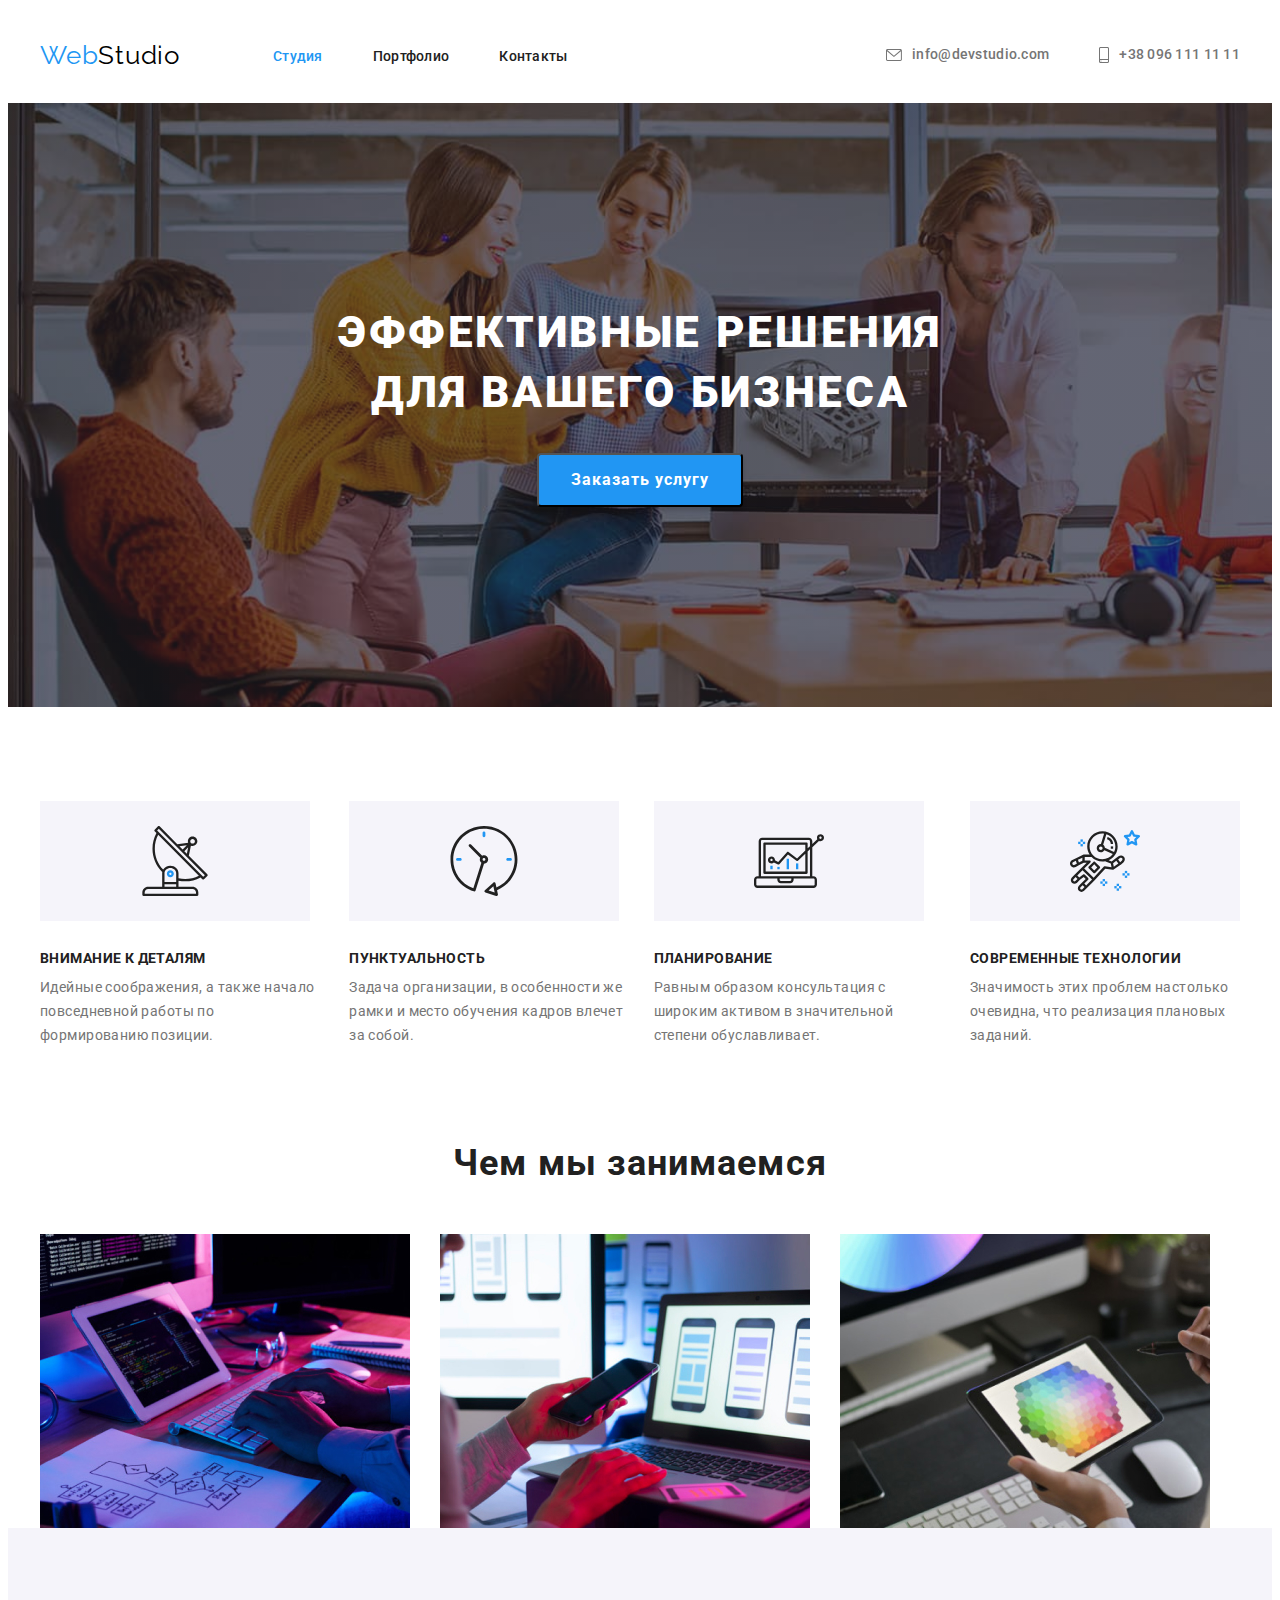
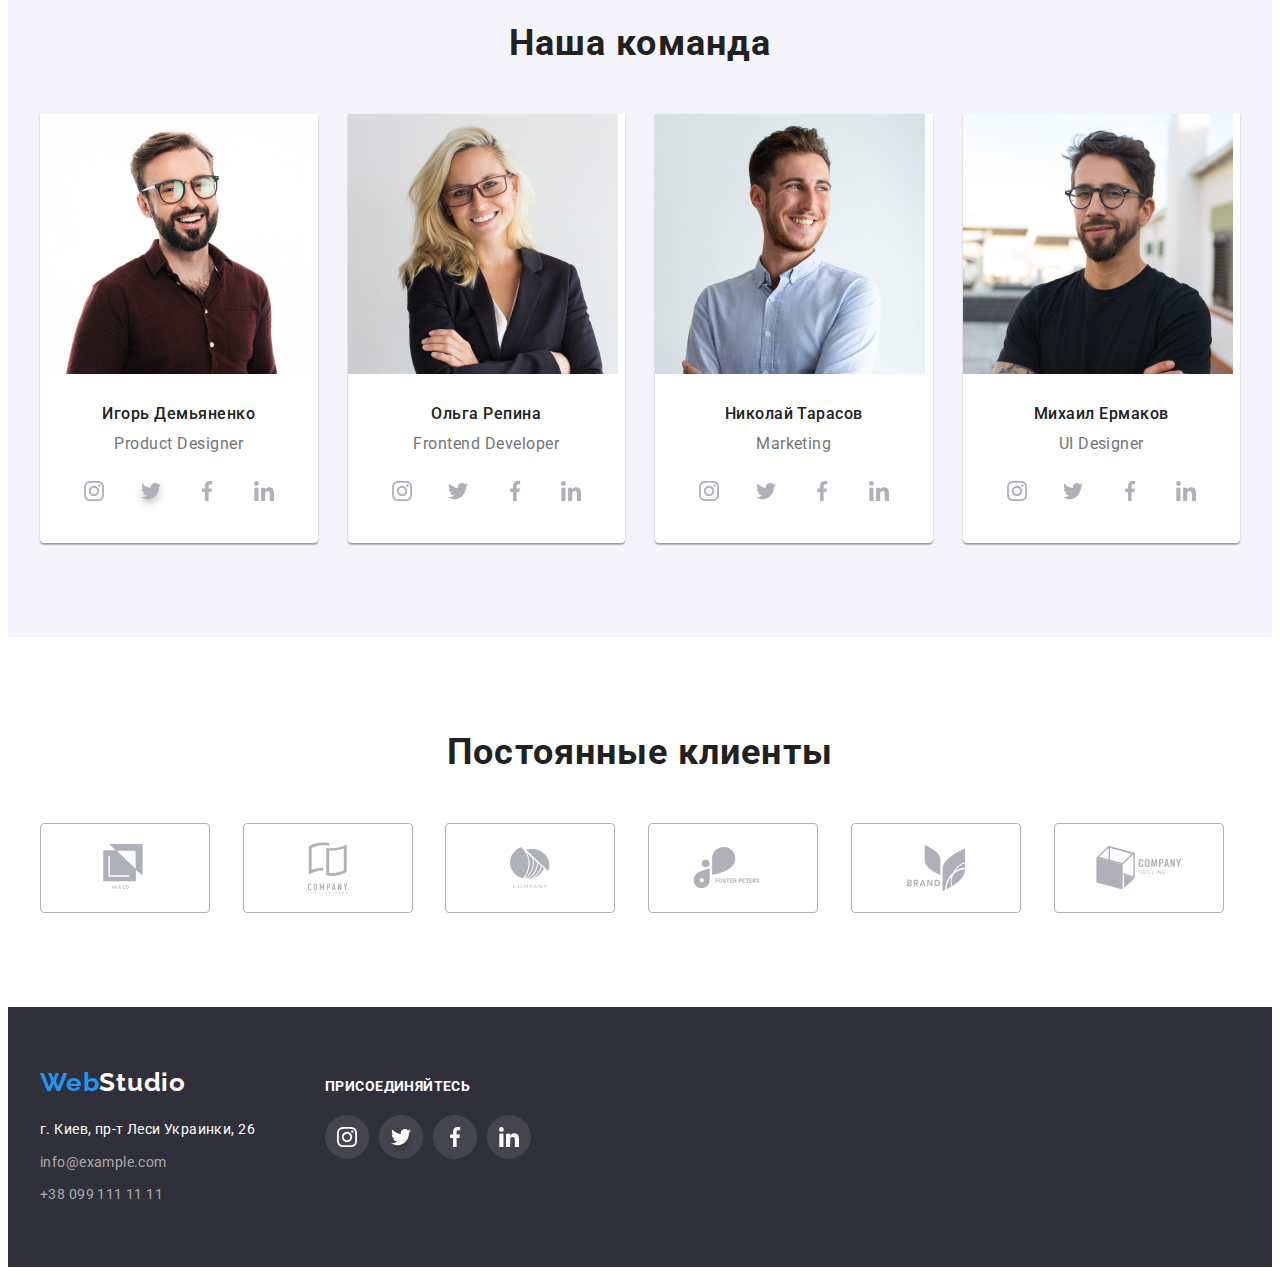
==== index.html @ bc0feed3 "добавляет стили и svg" ====
<!DOCTYPE html>
<html lang="ru">
<head>
    <meta charset="UTF-8">
    <meta http-equiv="X-UA-Compatible" content="IE=edge">
    <meta name="viewport" content="width=device-width, initial-scale=1.0">
    <title>Студия</title>
    <link rel="stylesheet" href="https://cdnjs.cloudflare.com/ajax/libs/modern-normalize/1.0.0/modern-normalize.min.css"
      integrity="sha512-ISS7cAi1PEhQ8jnbJpJZMd29NlhNj4AWYyLOSp2CE/CsHxTCu+r+t0D2yoJudVrd0/8fTVPUVDzY5Tvli75u/g=="
      crossorigin="anonymous" />
    <link rel="preconnect" href="https://fonts.gstatic.com">
    <link href="https://fonts.googleapis.com/css2?family=Raleway:wght@700&family=Roboto:wght@400;500;700;900&display=swap"
      rel="stylesheet">
    <link rel="stylesheet" href="./css/styles.css">
</head>
<body>
    <header class="header">
        <div class="header-box container">
          <nav class="navigation link">
            <a class="logo-header link" href=""><span class="web-logo">Web</span>Studio</a>
            <ul class="navigation-list list">
                <li class="header-item">
                    <a class="studio-link current link" href="">Студия</a>
                </li>   
                <li class="header-item">
                    <a class="header-link link" href="portfolio.html">Портфолио</a>
                </li>
                <li class="header-item">
                    <a class="contact-link link" href="">Контакты</a>
                </li>
            </ul>
        </nav>
            <ul class="information list">
                <li class="mail-item">
                    <a class="mail-link link" href="mailto:info@devstudio.com"
                     lang="en">
                     <svg class="mail-img" width="16" height="12">
                         <use href="./images/sprite.svg#icon-envelope"></use>
                     </svg>
                     info@devstudio.com</a>
                </li>
                <li>
                    <a class="tel-link link" href="tel:+380961111111">
                     <svg class="phone-img" width="10" height="16">
                         <use href="./images/sprite.svg#icon-smartphone"></use>
                     </svg>   
                        +38 096 111 11 11</a>
                </li>    
            </ul>
        </div>
    </header>
    <main>
        <!--Hero-->
        <section class="hero-section hero-bg">
            <div class="hero-container container">
                <h1 class="main-title">Эффективные решения для вашего бизнеса</h1>
                <button class="hero-btn" type="button">Заказать услугу</button>
            </div>    
        </section>
        <!--Skills-->
        <section class="skills-section section">
            <div class="skills-container container">
                <h2 class="visually-hidden">Основные навыки</h2>
                <ul class="skill-set list">
                    <li class="skill-box">
                        <div class="skill-icon-box">
                            <svg class="skill-icon" width="70" height="70">
                                <use href="./images/sprite.svg#icon-antenna"></use>
                            </svg>
                        </div>
                        <h3 class="skills-title">Внимание к деталям</h3>
                        <p class="skills-item">Идейные соображения, а также начало повседневной
                            работы по формированию позиции.</p>  
                    </li>
                    <li class="skill-box">
                        <div class="skill-icon-box">
                            <svg class="skill-icon" width="70" height="70">
                                <use href="./images/sprite.svg#icon-clock"></use>
                            </svg>
                        </div>
                        <h3 class="skills-title">Пунктуальность</h3>
                        <p class="skills-item">Задача организации, в особенности же рамки и место
                             обучения кадров влечет за собой.</p>
                    </li>
                    <li class="skill-box">
                        <div class="skill-icon-box">
                            <svg class="skill-icon" width="70" height="70">
                                <use href="./images/sprite.svg#icon-diagram"></use>
                            </svg>
                        </div>
                        <h3 class="skills-title">Планирование</h3>
                        <p class="skills-item">Равным образом консультация с широким активом в
                             значительной степени обуславливает.</p>
                    </li>
                    <li class="skill-box">
                        <div class="skill-icon-box">
                            <svg class="skill-icon" width="70" height="70">
                                <use href="./images/sprite.svg#icon-astronaut"></use>
                            </svg>
                        </div>
                        <h3 class="skills-title">Современные технологии</h3>
                        <p class="skills-item">Значимость этих проблем настолько очевидна, что
                             реализация плановых заданий.</p>
                    </li>
                </ul>
            </div>    
        </section>
        <!--what_we_do-->
        <section>
            <div class="container">
                <h2 class="activity-title">Чем мы занимаемся</h2>
                <ul class="activity-list list">
                   <li class="activity-item">
                      <img src="images/img.jpg" 
                      alt="человек печатает" height="294" width="370">
                   </li>
                   <li class="activity-item">
                      <img src="images/img-1.jpg" 
                      alt="человек работает со смартфоном" height="294" width="370">
                   </li>
                   <li class="activity-item">
                      <img src="images/img-2.jpg" 
                      alt="человек рабоатет с планшетом" height="294" width="370">
                   </li>
                </ul>
            </div>    
        </section>
        <!--our team-->
        <section class="team-section section">
            <div class="container">
                <h2 class="team-title">Наша команда</h2>
                <ul class="team-list list">
                    <li class="team-item">
                        <img class="member-img" src="images/img3.jpg" alt="Игорь Демьяненко"
                         height="260">
                       <div class="member-box"> 
                        <h3 class="member-title">Игорь Демьяненко</h3>
                        <p class="member-item" lang="en">Product Designer</p>
                        <ul class="member-list list">
                            <li class="member-info">
                                <a href="" class="member-link link">
                                    <svg class="team-icon" width="20" height="20">
                                        <use href="./images/sprite.svg#icon-instagram"></use>
                                    </svg>
                                </a>
                            </li>
                            <li class="member-info">
                                <a href="" class="member-link link">
                                    <svg class="team-icon twitter" width="20" height="20">
                                        <use href="./images/sprite.svg#icon-twitter"></use>
                                    </svg>
                                </a>
                            </li>
                            <li class="member-info">
                                <a href="" class="member-link link">
                                    <svg class="team-icon" width="20" height="20">
                                        <use href="./images/sprite.svg#icon-facebook"></use>
                                    </svg>
                                </a>
                            </li>
                            <li class="member-info">
                                <a href="" class="member-link link">
                                    <svg class="team-icon" width="20" height="20">
                                        <use href="./images/sprite.svg#icon-linkedin"></use>
                                    </svg>
                                </a>
                            </li>
                        </ul>  
                       </div> 
                    </li>
                    <li class="team-item">
                        <img class="member-img" src="images/img4.jpg" alt="Ольга Репина"
                         height="260">
                       <div class="member-box">  
                        <h3 class="member-title">Ольга Репина</h3>
                        <p class="member-item" lang="en">Frontend Developer</p>
                        <ul class="member-list list">
                            <li class="member-info">
                                <a href="" class="member-link link">
                                    <svg class="team-icon" width="20" height="20">
                                        <use href="./images/sprite.svg#icon-instagram"></use>
                                    </svg>
                                </a>
                            </li>
                            <li class="member-info">
                                <a href="" class="member-link link">
                                    <svg class="team-icon" width="20" height="20">
                                        <use href="./images/sprite.svg#icon-twitter"></use>
                                    </svg>
                                </a>
                            </li>
                            <li class="member-info">
                                <a href="" class="member-link link">
                                    <svg class="team-icon" width="20" height="20">
                                        <use href="./images/sprite.svg#icon-facebook"></use>
                                    </svg>
                                </a>
                            </li>
                            <li class="member-info">
                                <a href="" class="member-link link">
                                    <svg class="team-icon" width="20" height="20">
                                        <use href="./images/sprite.svg#icon-linkedin"></use>
                                    </svg>
                                </a>
                            </li>
                        </ul>  
                       </div> 
                    </li>
                    <li class="team-item">
                        <img class="member-img" src="images/img5.jpg" alt="Николай Тарасов"
                         height="260">
                       <div class="member-box"> 
                        <h3 class="member-title">Николай Тарасов</h3>
                        <p class="member-item" lang="en">Marketing</p>
                        <ul class="member-list list">
                            <li class="member-info">
                                <a href="" class="member-link link">
                                    <svg class="team-icon" width="20" height="20">
                                        <use href="./images/sprite.svg#icon-instagram"></use>
                                    </svg>
                                </a>
                            </li>
                            <li class="member-info">
                                <a href="" class="member-link link">
                                    <svg class="team-icon" width="20" height="20">
                                        <use href="./images/sprite.svg#icon-twitter"></use>
                                    </svg>
                                </a>
                            </li>
                            <li class="member-info">
                                <a href="" class="member-link link">
                                    <svg class="team-icon" width="20" height="20">
                                        <use href="./images/sprite.svg#icon-facebook"></use>
                                    </svg>
                                </a>
                            </li>
                            <li class="member-info">
                                <a href="" class="member-link link">
                                    <svg class="team-icon" width="20" height="20">
                                        <use href="./images/sprite.svg#icon-linkedin"></use>
                                    </svg>
                                </a>
                            </li>
                        </ul>  
                       </div> 
                    </li>
                    <li class="team-item">
                        <img class="member-img" src="images/img6.jpg" alt="Михаил Ермаков"
                         height="260">
                       <div class="member-box">  
                        <h3 class="member-title">Михаил Ермаков</h3>
                        <p class="member-item" lang="en">UI Designer</p>
                        <ul class="member-list list">
                            <li class="member-info">
                                <a href="" class="member-link link">
                                    <svg class="team-icon" width="20" height="20">
                                        <use href="./images/sprite.svg#icon-instagram"></use>
                                    </svg>
                                </a>
                            </li>
                            <li class="member-info">
                                <a href="" class="member-link link">
                                    <svg class="team-icon" width="20" height="20">
                                        <use href="./images/sprite.svg#icon-twitter"></use>
                                    </svg>
                                </a>
                            </li>
                            <li class="member-info">
                                <a href="" class="member-link link">
                                    <svg class="team-icon" width="20" height="20">
                                        <use href="./images/sprite.svg#icon-facebook"></use>
                                    </svg>
                                </a>
                            </li>
                            <li class="member-info">
                                <a href="" class="member-link link">
                                    <svg class="team-icon" width="20" height="20">
                                        <use href="./images/sprite.svg#icon-linkedin"></use>
                                    </svg>
                                </a>
                            </li>
                        </ul>  
                       </div> 
                    </li>
                </ul>
            </div>    
        </section>
        <section  class="clients section">
            <div class="container">
                <h2 class="clients-title">Постоянные клиенты</h2>
                <ul class="clients-list list">
                    <li class="client-item link">
                        <a href="" class="client-link link">
                            <svg class="client" width="44" height="48">
                              <use href="./images/sprite.svg#icon-logo-1"></use>
                            </svg>
                    </li>        
                    <li class="client-item link">
                        <a href="" class="client-link link">
                            <svg class="" width="40" height="52">
                                <use href="./images/sprite.svg#icon-logo-2"></use>
                            </svg>
                    </li>
                    <li class="client-item link">
                        <a href="" class="client-link link">
                            <svg class="" width="40" height="42">
                                <use href="./images/sprite.svg#icon-logo-3"></use>
                            </svg>
                    </li>
                    <li class="client-item link">
                        <a href="" class="client-link link">
                            <svg class="" width="80" height="42">
                                <use href="./images/sprite.svg#icon-logo-4"></use>
                            </svg>
                    </li>
                    <li class="client-item link">
                        <a href="" class="client-link link">
                            <svg class="" width="60" height="46">
                                <use href="./images/sprite.svg#icon-logo-5"></use>
                            </svg>
                    </li>
                    <li class="client-item link">
                        <a href="" class="client-link link">
                           <svg class="" width="88" height="44">
                                <use href="./images/sprite.svg#icon-logo-6"></use>
                            </svg>
                    </li>
                </ul>
              </div>  
            </div>
        </section>
    </main>
    <footer class="footer-container">
        <div class="main-footer-box container">
            <div class="footer-box">
               <a class="logo-footer link" href=""><span class="web-logo">Web</span>Studio</a>
               <address class="address">
                   <ul class="list">
                       <li class="address-item">
                           <a class="map link" href="https://goo.gl/maps/qB4iPWVN4ftwvtJb9"
                            target="_blank" rel="noopener noreferrer">
                               г. Киев, пр-т Леси Украинки, 26</a>
                       </li>
                       <li class="address-item">
                           <a class="footer-link link" href="mailto=info@example.com">info@example.com</a>
                       </li>
                       <li>
                           <a class="footer-link link" href="tel=+380991111111">+38 099 111 11 11</a>
                       </li>
                   </ul>
               </address>
            </div>
            <div class="footer-box-2">
                <p class="footer-title">ПРИСОЕДИНЯЙТЕСЬ</p>
                <ul class="footer-list list">
                <li class="social-item">
                    <a href="" class="social-link link">
                        <svg class="team-icon" width="20" height="20">
                            <use href="./images/sprite.svg#icon-instagram"></use>
                        </svg>
                    </a>
                </li>
                <li class="social-item">
                    <a href="" class="social-link link">
                        <svg class="team-icon twitter" width="20" height="20">
                            <use href="./images/sprite.svg#icon-twitter"></use>
                        </svg>
                    </a>
                </li>
                <li class="social-item">
                    <a href="" class="social-link link">
                        <svg class="team-icon" width="20" height="20">
                            <use href="./images/sprite.svg#icon-facebook"></use>
                        </svg>
                    </a>
                </li>
                <li class="social-item">
                    <a href="" class="social-link link">
                        <svg class="team-icon" width="20" height="20">
                            <use href="./images/sprite.svg#icon-linkedin"></use>
                        </svg>
                    </a>
                </li>
              </ul>  
            </div>   
        </div>
    </footer>
    
</body>
</html>
---- css/styles.css ----
:root {
   --main-font: 'Roboto', sans-serif;
   --secondary-font: 'Raleway', sans-serif;
   --accent-color: #2196F3;
}

body {
    font-family: var(--main-font);
    color: #212121;
}

h1,
h2,
h3,
h4,
h5,
h6,
p {
  margin: 0;
}

ul,
ol {
  margin: 0;
  padding: 0;
}

img {
  display: block;
}

.container {
    width: 1200px;
    margin: 0 auto;
    padding-left: 15px;
    padding-right: 15px;
  }

.section {
    padding-top: 94px;
    padding-bottom: 94px;
}

.link {
    text-decoration: none;
  }

.list {
    list-style: none;  
}

.address {
    font-style: normal;
}

.visually-hidden {
    position: absolute !important;
    clip: rect(1px 1px 1px 1px); /* IE6, IE7 */
    clip: rect(1px, 1px, 1px, 1px);
    padding: 0 !important;
    border: 0 !important;
    height: 1px !important;
    width: 1px !important;
    overflow: hidden;
  }

 

/* ============= header ============= */
.header {
    padding-top: 32px;
    padding-bottom: 32px;
    border-bottom: 1px;
    color: #ECECEC;
}


.header .container {
    display: flex;
    align-items: center;
    justify-content: center;
}

.navigation {
    display: flex;
}

.logo-header {
    font-family: var(--secondary-font);
    font-style: normal;
    font-weight: 400;
    font-size: 26px;
    line-height: 1.19;
    letter-spacing: 0.03em;
    color: #000;
    margin-right: 93px; 

}

.web-logo {
    color: #2196F3;
}

.navigation-list {
    display: flex;
    align-items: center;
}

.header-item:not(:last-child) {
    margin-right: 50px;
}

.studio-link {
    font-family: var(--main-font);
    font-style: normal;
    font-weight: 500;
    font-size: 14px;
    line-height: 1.14;
    letter-spacing: 0.02em;
    color: #212121;
    cursor: pointer;
}

.studio-link:hover,
.studio-link:focus {
    color: var(--accent-color);
}

.list .studio-link.current {
    color: var(--accent-color);
}

.header-link {
    font-family: var(--main-font);
    font-style: normal;
    font-weight: 500;
    font-size: 14px;
    line-height: 1.14;
    letter-spacing: 0.02em;
    color: #212121;    
}

.header-link:hover,
.header-link:focus {
    color: var(--accent-color);
}

.contact-link {
    font-family: var(--main-font);
    font-weight: 500;
    font-size: 14px;
    line-height: 1.14;
    letter-spacing: 0.02em;

    color: #212121;    
}

.contact-link:hover,
.contact-link:focus {
    color: var(--accent-color);
}

.information {
    display: flex;
    align-items: center;
    margin-left: auto;
}

.mail-link {
    display: flex;
    align-items: center;
    justify-content: center;
    font-family: var(--main-font);
    font-style: normal;
    font-weight: 500;
    font-size: 14px;
    line-height: 1.14;
    letter-spacing: 0.02em;
    color: #757575;
}

.mail-item {
    margin-right: 50px;
}

.mail-link:hover,
.mail-link:focus {
    color:#2196F3;
}

.mail-img {
    display: flex;
    align-items: center;
    margin-right: 10px;
    fill: currentColor;
}


.tel-link {
    display: flex;
    align-items: center;
    font-family: var(--main-font);
    font-style: normal;
    font-weight: 500;
    font-size: 14px;
    line-height: 1.14;
    letter-spacing: 0.02em;
    color: #757575;    
}

.tel-link:hover,
.tel-link:focus {
    color:#2196F3;
}

.phone-img {
    display: flex;
    align-items: center;
    margin-right: 10px;
    fill: currentColor;
}


/* ============= end header ============= */
/* ============= hero ============= */
.hero-section {
    background-color: #2F303A;
    background-image: linear-gradient(
        rgba(47, 48, 58, 0.4),
        rgba(47, 48, 58, 0.4)),
         url(/images/bg.jpg);
    background-repeat: no-repeat;
    background-size: cover;
}

.hero-bg {
    max-width: 1600px;
    margin: 0 auto;
}

.hero-container {
    display: flex;
    align-items: center;
    flex-direction: column;
    padding-bottom: 200px;
    padding-top: 200px;

}

.main-title {
    font-family: var(--main-font);
    font-weight: 900;
    font-size: 44px;
    line-height: 1.36;

    text-align: center;
    letter-spacing: 0.06em;
    text-transform: uppercase;

    display: flex;
    align-items: center;
    margin-bottom: 30px;
    width: 696px;

    color: #FFFFFF;  
}

.hero-btn {
    font-family: var(--main-font);
    font-style: normal;
    font-weight: 700;
    font-size: 16px;
    line-height: 1.87;

    display: flex;
    text-align: center;
    letter-spacing: 0.06em; 
    cursor: pointer;
    
    color: #FFF;
    background-color: #2196F3;

    padding: 10px 32px;
    min-width: 200px;

    left: 700px;
    top: 430px;    
    margin: auto;

    border-radius: 4px;

    box-shadow: 0px 4px 4px rgba(0, 0, 0, 0.15);
}
/* ============= end hero ============= */
/* ============= skills ============= */
.skills-container {
    display: flex;
}

.skill-set {
    display: flex;
    justify-content: space-between;
}

.skill-box:not(:last-child) {
    margin-right: 30px;
}

.skills-title {
    font-family: var(--main-font);
    font-weight: 700;
    font-size: 14px;
    line-height: 1.14;
    letter-spacing: 0.03em;
    text-transform: uppercase;

    margin-bottom: 10px;

    color: #212121;
}

.skills-item {
    font-size: 14px;
    line-height: 1.71;
    letter-spacing: 0.03em;

    color: #757575;
}

.skill-icon-box {
    display: flex;
    align-items: center;
    justify-content: center;
    width: 270px;
    height: 120px;
    background-color: #F5F4FA;
    margin-bottom: 30px;
}

/* ============= end skills ============= */
/* ============= what we do ============= */

.activity-title {
    font-family: var(--main-font);
    font-weight: 700;
    font-size: 36px;
    line-height: 1.17;
    text-align: center;
    letter-spacing: 0.03em;

    color: #212121;    

    margin-bottom: 50px;
}

.activity-list {
    display: flex;
}

.activity-item:not(:last-child) {
    margin-right: 30px;
}

/* ============= end what we do ============= */
/* ============= our team ============= */

.team-section {
    background-color: #F5F4FA;
}

.team-list {
    display: flex;
    flex-wrap: wrap;
    margin-left: -30px;
    margin-top: -30px;
}


.team-item {
    background-color: #FFF;
    flex-basis: calc(100% / 4 - 30px);
    margin-left: 30px;
    margin-top: 30px;
    box-shadow: 0px 1px 3px rgba(0, 0, 0, 0.12), 0px 1px 1px rgba(0, 0, 0, 0.14), 0px 2px 1px rgba(0, 0, 0, 0.2);
    border-radius: 0px 0px 4px 4px;
}

.member-img {
    max-width: 100%;
}

.member-list {
    display: flex;
    align-items: center;
    justify-content: space-between;
    margin-top: 16px;
    margin-left: 32px;
    margin-right: 32px;
    
}

.member-link {
    display: flex;
    justify-content: center;
    align-items: center;
    border-radius: 50%;
    width: 44px;
    height: 44px;
    color: #AFB1B8;
    
}

.team-icon {
    fill: currentColor;
}

.twitter {
    filter: drop-shadow(0px 4px 4px rgba(0, 0, 0, 0.25));
}

.member-link:hover,
.member-link:focus {
    background-color: var(--accent-color);
    color: #FFF;
}


.team-title {
    font-family: var(--main-font);
    font-style: normal;
    font-weight: 700;
    font-size: 36px;
    line-height: 1.17;
    text-align: center;
    letter-spacing: 0.03em;

    color: #212121;
    margin-bottom: 50px;
}

.member-box {
    padding-top: 30px;
    padding-bottom: 30px;
}

.member-title {
    font-family: var(--main-font);
    font-weight: 500;
    font-size: 16px;
    line-height: 1.19;

    text-align: center;
    letter-spacing: 0.03em;

    color: #212121;
    margin-bottom: 10px;
}

.member-item {
    font-family: var(--main-font);
    font-size: 16px;
    line-height: 1.19;

    text-align: center;
    letter-spacing: 0.03em;

    color: #757575;

}
/* ============= clients ============= */
.clients-title {
    font-family: var(--main-font);
    font-style: normal;
    font-weight: 700;
    font-size: 36px;
    line-height: 1.17;
    text-align: center;
    letter-spacing: 0.03em;

    color: #212121;
    margin-bottom: 50px;
}

.clients-list {
    display: flex;
    align-items: center;
    justify-content: space-between;
    flex-basis: calc(100% / 6 - 30px);

}

.client-item {
    display: flex;
    align-items: center;
    justify-content: center;
    border: 1px solid #AFB1B8;
    box-sizing: border-box;
    border-radius: 4px;
    width: 170px;
    height: 90px;
    
}

.client-link {
    display: flex;
}

.client-link:hover,
.client-link:focus {
    color: var(--accent-color);
}

/* ============= end clients ============= */
/* ============= end our team ============= */
/* ============= footer ============= */
.footer-container {
    background-color: #2F303A;
    padding-top: 60px;
    padding-bottom: 60px;
}

.footer-box {
    display: flex;
    flex-direction: column;
}

.address-item {
    margin-bottom: 9px;
}

.logo-footer {
    display: block;
    font-family: var(--secondary-font);
    font-style: normal;
    font-weight: 700;
    font-size: 26px;
    line-height: 1.19;
    letter-spacing: 0.03em;

    color: #fff;
    margin-bottom: 20px;
}

.map {
    font-family: var(--main-font);
    font-style: normal;
    font-size: 14px;
    line-height: 1.71;
    letter-spacing: 0.03em;

    color: #FFFFFF;
}

.footer-link {
    font-family: var(--main-font);
    font-style: normal;
    font-size: 14px;
    line-height: 1.71;
    letter-spacing: 0.03em;

    color: rgba(255, 255, 255, 0.6);
}

.main-footer-box {
    display: flex;
}

.footer-box-2 {
    display: flex;
    flex-direction: column;
    width: 206px;
    height: 80px;
    margin-left: 70px;
    padding-top: 12px;
}

.footer-list {
    display: flex;
    align-items: center;
    justify-content: space-between;
    margin-top: 20px;
    width: 206px;
    height: 44px;
}

.footer-title {
    font-family: var(--main-font);
    font-style: normal;
    font-weight: 700;
    font-size: 14px;
    line-height: 1.14;
    letter-spacing: 0.03em;
    text-transform: uppercase;

    color: #FFFFFF;
}

.social-item {
    display: flex;
    align-items: center;
    justify-content: center;
}

.social-link {
    display: flex;
    justify-content: center;
    align-items: center;
    border-radius: 50%;
    width: 44px;
    height: 44px;
    color: #fff;
    background-color: rgba(100%, 100%, 100%, 10%);
}

.social-link:hover,
.social-link:focus {
    background-color: var(--accent-color);
    color: #FFF;
}

.team-icon {
    fill: currentColor;

}






/* ============= end footer ============= */

/* ============= portfolio ============= */
/* ============= main ============= */
.header-link.current {
    color: var(--accent-color);
}

.menu-section {
    text-align: center;
}

.menu-list {
    display: flex;
    justify-content: center;
    margin-left: auto;
    margin-right: auto;
    margin-bottom: 54px;
}

.menu-item {
    min-width: 73px;
    border-radius: 4px;
    background-color: #F5F4FA;
}

.menu-btn:hover,
.menu-btn:focus {
    background-color: var(--accent-color);
    color: #fff;
}

.menu-item:not(:last-child) {
    margin-right: 8px;
}

.menu-btn {
    font-family: var(--main-font);
    font-weight: 500;
    font-size: 16px;
    line-height: 1.62;

    text-align: center;
    letter-spacing: 0.03em;
    cursor: pointer;
    padding: 6px 22px;

    color: #212121;
}

.menu-link:hover,
.menu-link:focus {
    color: #fff;
    background-color: var(--accent-color);
}

.image-container {
    padding-top: 34px;
}

.image-item {
    flex-basis: calc(100% / 3 - 30px);
    margin-left: 30px;
    margin-top: 30px;
    
}

.image-item:hover,
.image-item:focus {
    background: #FFFFFF;
    border: 1px solid #EEEEEE;
    box-sizing: border-box;
    box-shadow: 0px 1px 1px rgba(0, 0, 0, 0.12),
      0px 4px 4px rgba(0, 0, 0, 0.06),
      1px 4px 6px rgba(0, 0, 0, 0.16);
    cursor: pointer;  
}

.image-list {
    display: flex;
    justify-content: start;
    flex-wrap: wrap;
    margin-left: -30px;
    margin-top: -30px;
    
}

.portfolio-box {
    margin: 20px 24px;
}

.portfolio-title {
    font-family: var(--main-font);
    font-weight: 700;
    font-size: 18px;
    line-height: 2;

    letter-spacing: 0.06em;
    text-align: start;


    color: #212121; 
}

.portfolio-item {
    font-size: 16px;
    line-height: 1.87;

    letter-spacing: 0.03em;
    text-align: start;

    color: #757575;    
}

/* ============= end main ============= */
/* ============= end portfolio ============= */
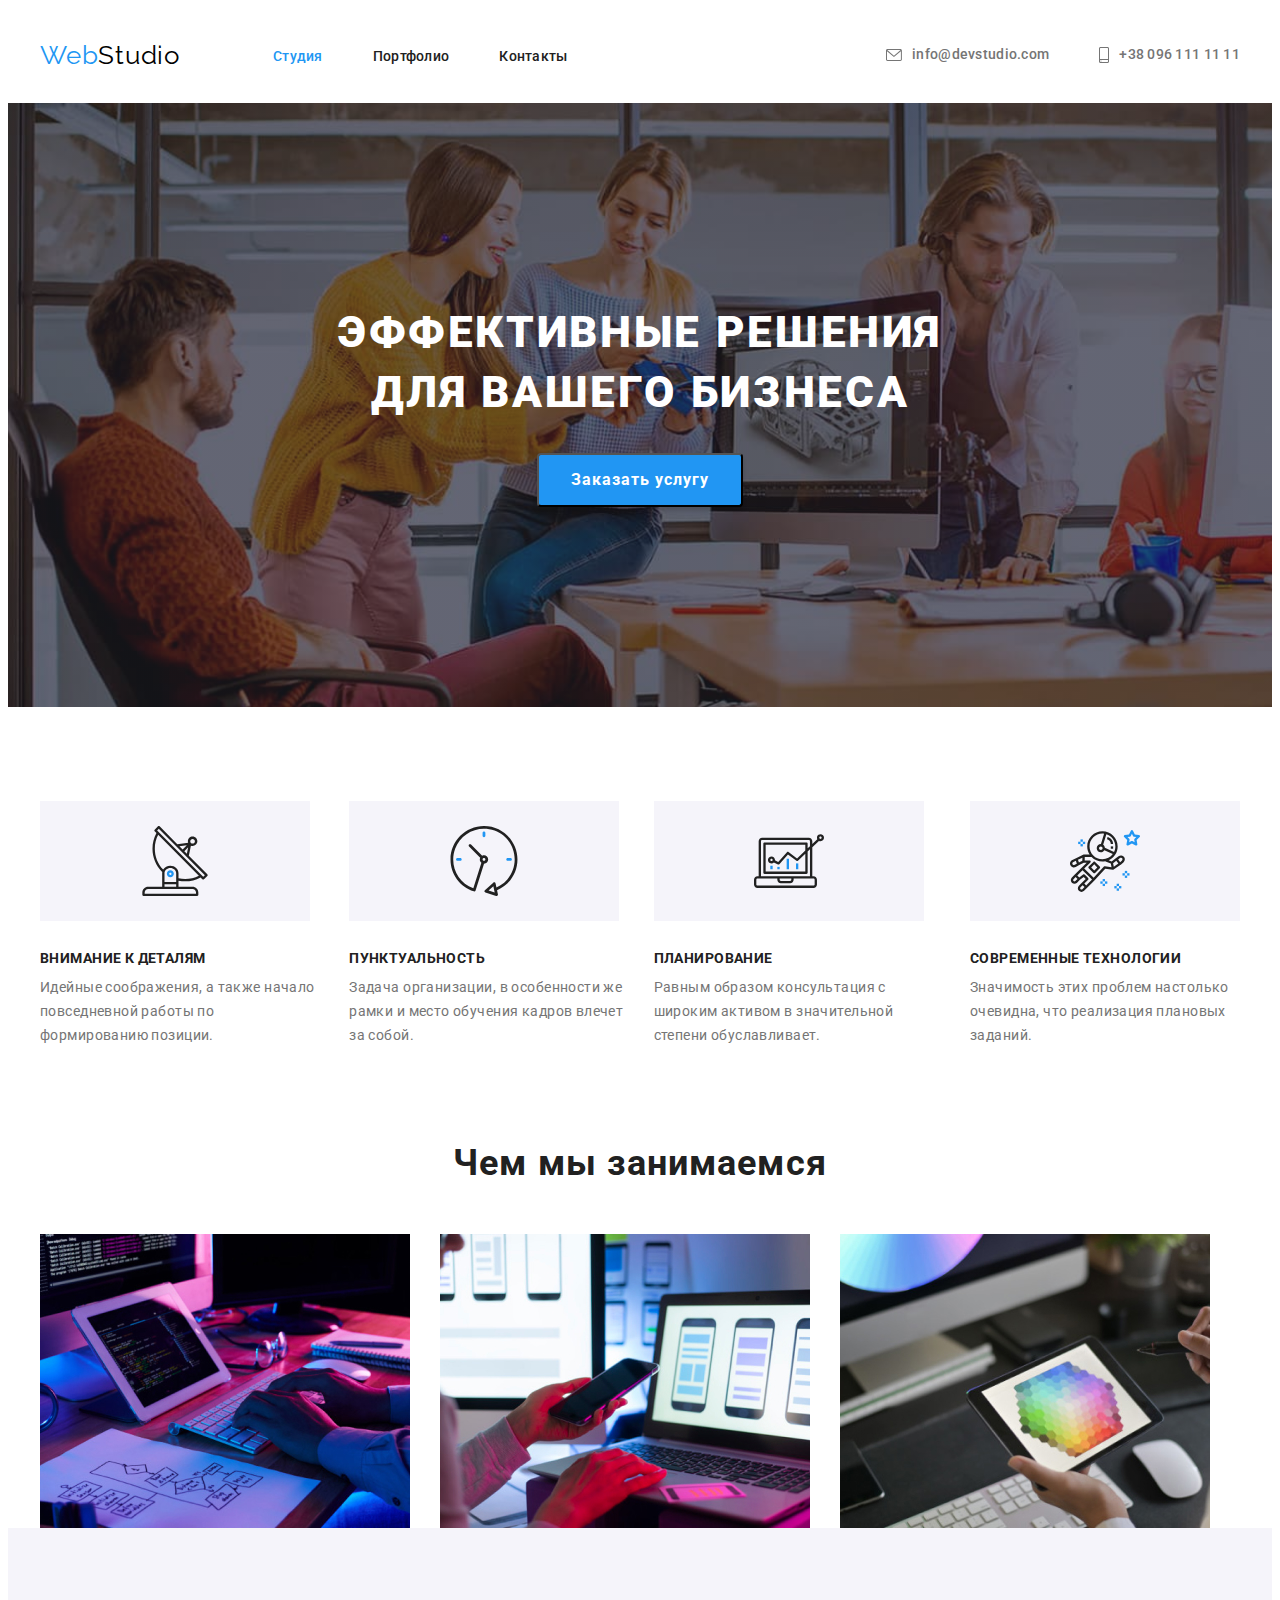
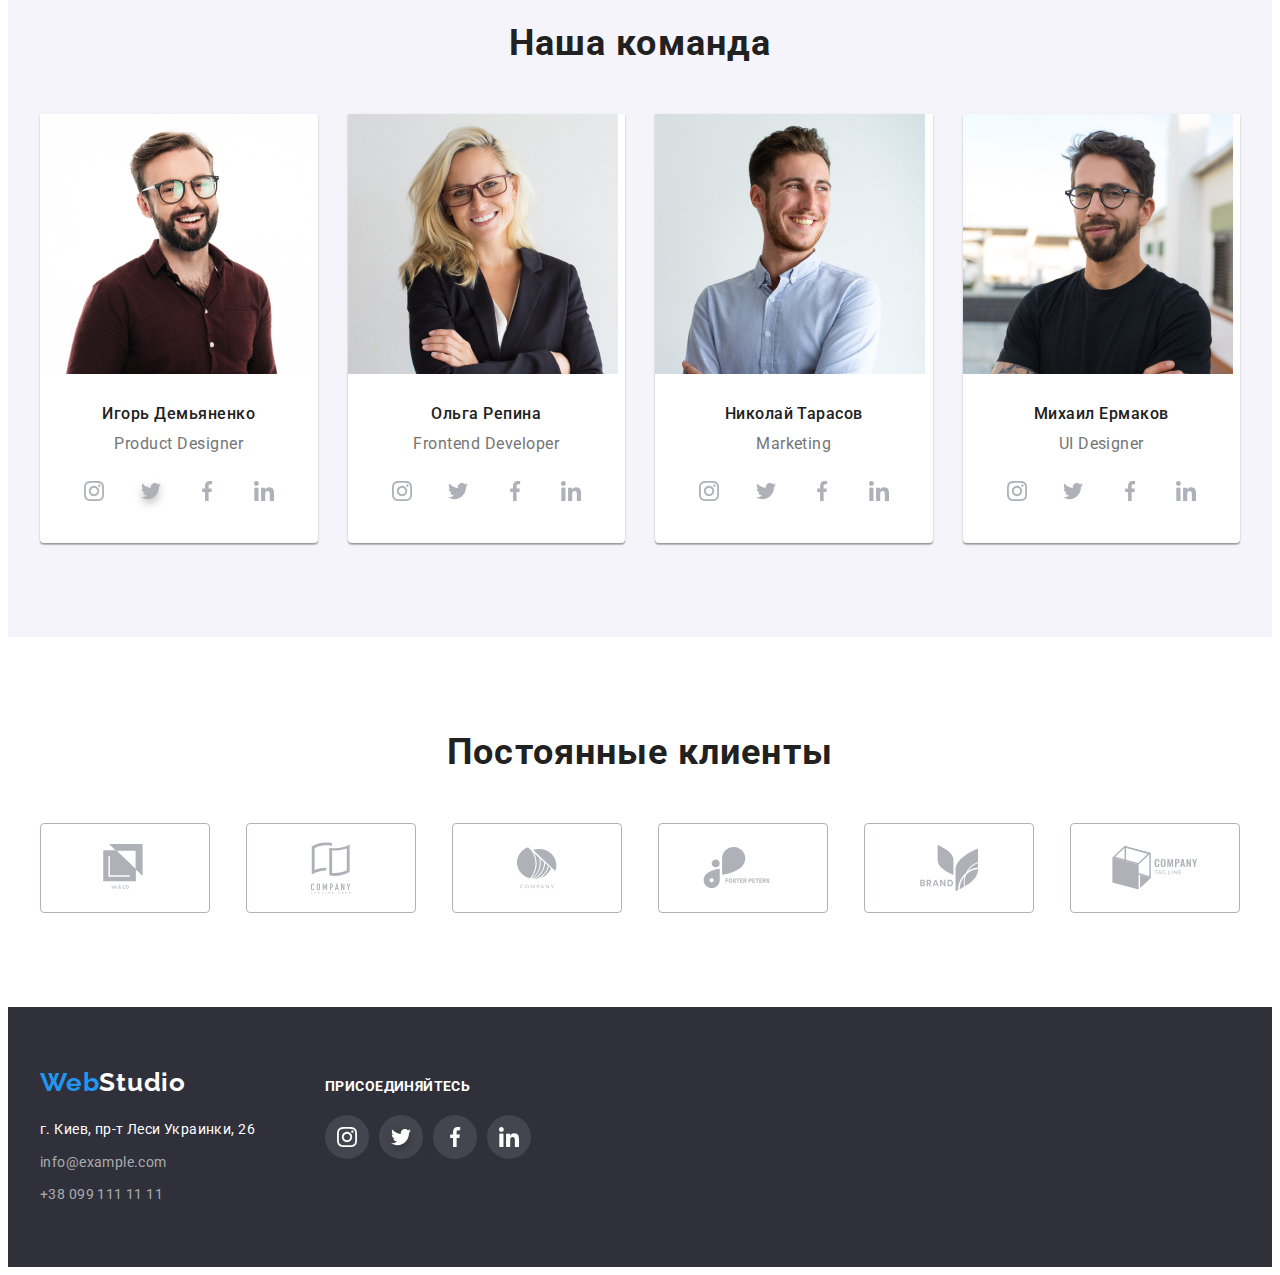
==== commit 8f3dde66: "добавляет графические елементы" ====
--- a/index.html
+++ b/index.html
@@ -288,46 +288,53 @@
         <section  class="clients section">
             <div class="container">
                 <h2 class="clients-title">Постоянные клиенты</h2>
+
                 <ul class="clients-list list">
-                    <li class="client-item link">
+                    <li class="clients-list link">
                         <a href="" class="client-link link">
                             <svg class="client" width="44" height="48">
                               <use href="./images/sprite.svg#icon-logo-1"></use>
                             </svg>
+                        </a>    
                     </li>        
-                    <li class="client-item link">
-                        <a href="" class="client-link link">
-                            <svg class="" width="40" height="52">
+                    <li class="clients-list link">
+                        <a href="" class="client-link link">
+                            <svg class="client" width="40" height="52">
                                 <use href="./images/sprite.svg#icon-logo-2"></use>
                             </svg>
-                    </li>
-                    <li class="client-item link">
-                        <a href="" class="client-link link">
-                            <svg class="" width="40" height="42">
+                        </a>    
+                    </li>
+                    <li class="clients-list link">
+                        <a href="" class="client-link link">
+                            <svg class="client" width="40" height="42">
                                 <use href="./images/sprite.svg#icon-logo-3"></use>
                             </svg>
-                    </li>
-                    <li class="client-item link">
-                        <a href="" class="client-link link">
-                            <svg class="" width="80" height="42">
+                        </a>    
+                    </li>
+                    <li class="clients-list link">
+                        <a href="" class="client-link link">
+                            <svg class="client" width="80" height="42">
                                 <use href="./images/sprite.svg#icon-logo-4"></use>
                             </svg>
-                    </li>
-                    <li class="client-item link">
-                        <a href="" class="client-link link">
-                            <svg class="" width="60" height="46">
+                        </a>    
+                    </li>
+                    <li class="clients-list link">
+                        <a href="" class="client-link link">
+                            <svg class="client" width="60" height="46">
                                 <use href="./images/sprite.svg#icon-logo-5"></use>
                             </svg>
-                    </li>
-                    <li class="client-item link">
-                        <a href="" class="client-link link">
-                           <svg class="" width="88" height="44">
+                        </a>
+                    </li>
+                    <li class="clients-list link">
+                        <a href="" class="client-link link">
+                           <svg class="client" width="88" height="44">
                                 <use href="./images/sprite.svg#icon-logo-6"></use>
                             </svg>
+                        </a>    
                     </li>
                 </ul>
               </div>  
-            </div>
+        
         </section>
     </main>
     <footer class="footer-container">
@@ -350,7 +357,7 @@
                    </ul>
                </address>
             </div>
-            <div class="footer-box-2">
+            <div class="footer-box-second">
                 <p class="footer-title">ПРИСОЕДИНЯЙТЕСЬ</p>
                 <ul class="footer-list list">
                 <li class="social-item">
--- a/css/styles.css
+++ b/css/styles.css
@@ -485,11 +485,9 @@
     display: flex;
     align-items: center;
     justify-content: space-between;
-    flex-basis: calc(100% / 6 - 30px);
-
-}
-
-.client-item {
+}
+
+.client-link {
     display: flex;
     align-items: center;
     justify-content: center;
@@ -498,16 +496,26 @@
     border-radius: 4px;
     width: 170px;
     height: 90px;
-    
+    color: #AFB1B8;
+    cursor: pointer;
 }
 
 .client-link {
     display: flex;
+}
+
+.client {
+    fill: currentColor;
+}
+
+.client:hover,
+.client:focus {
+    fill: var(--accent-color);
 }
 
 .client-link:hover,
 .client-link:focus {
-    color: var(--accent-color);
+    border-color: var(--accent-color);
 }
 
 /* ============= end clients ============= */
@@ -565,7 +573,7 @@
     display: flex;
 }
 
-.footer-box-2 {
+.footer-box-second {
     display: flex;
     flex-direction: column;
     width: 206px;
@@ -622,11 +630,6 @@
     fill: currentColor;
 
 }
-
-
-
-
-
 
 /* ============= end footer ============= */
 
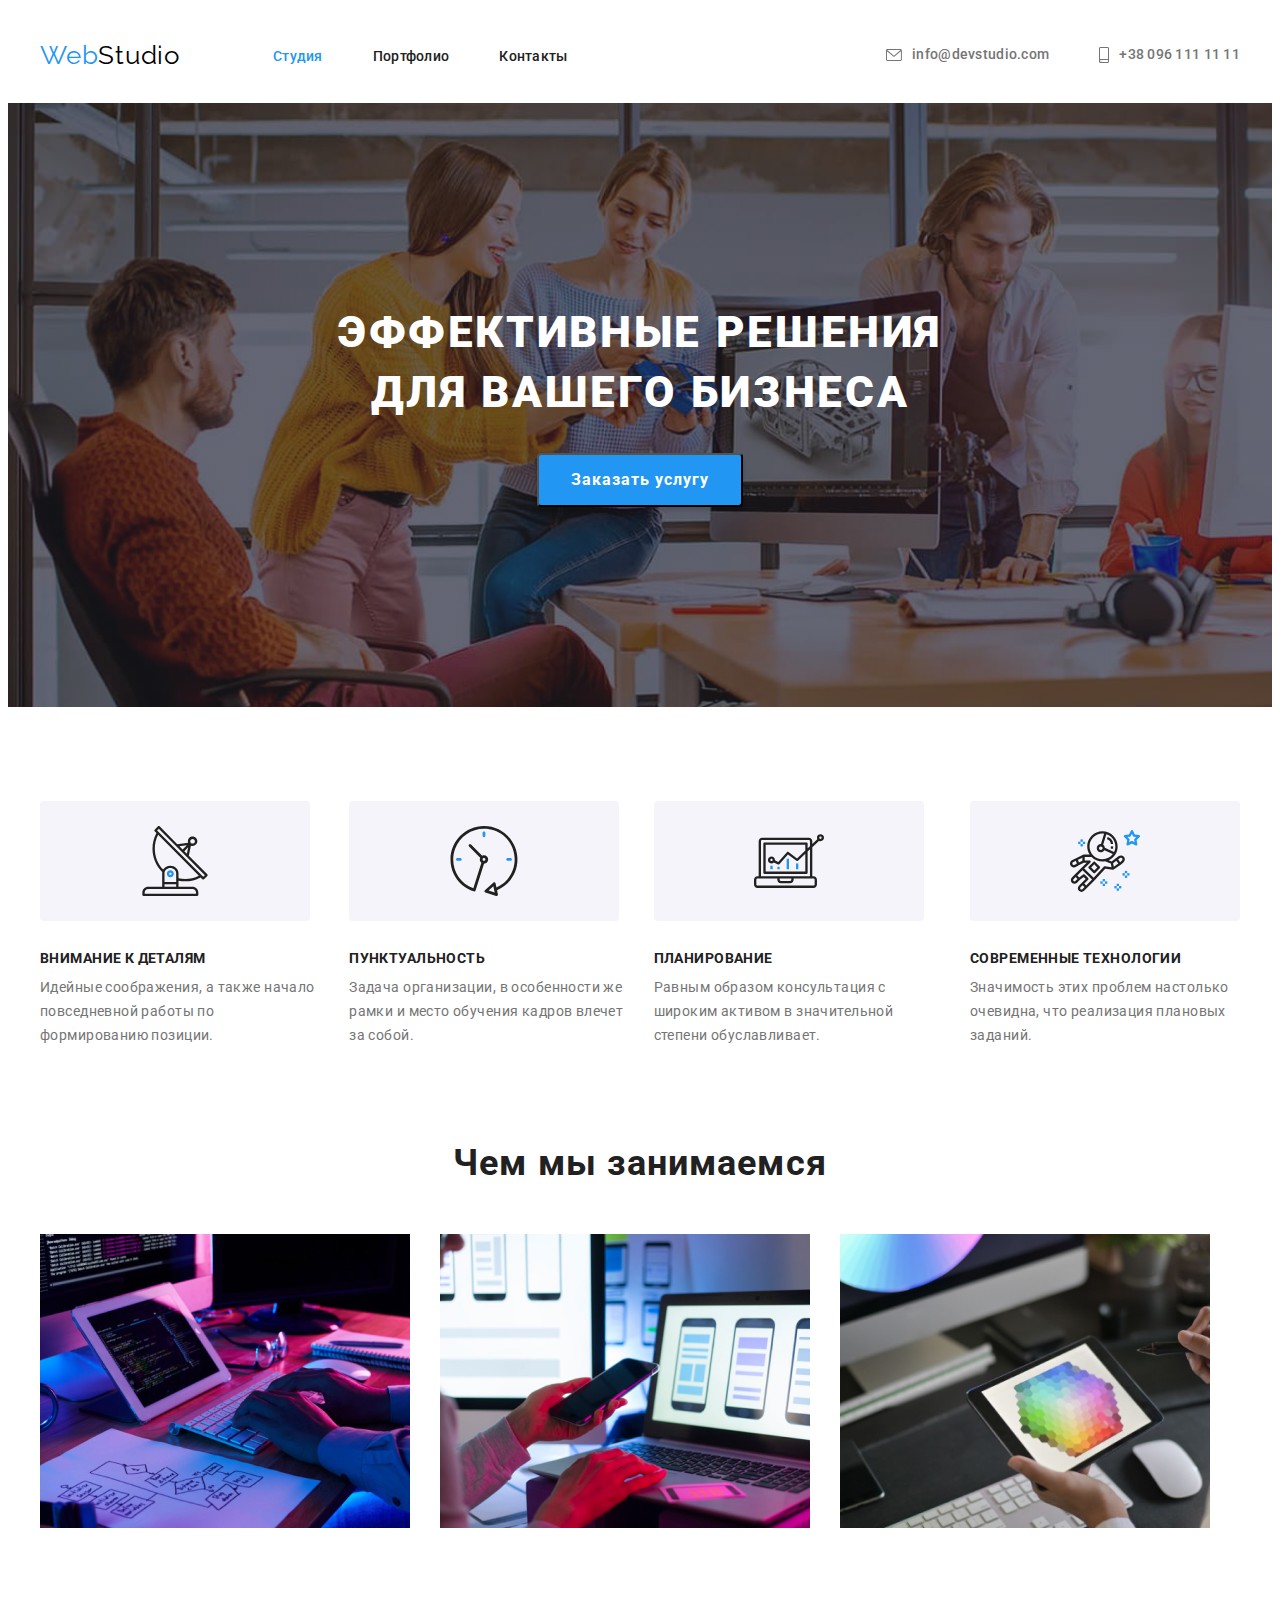
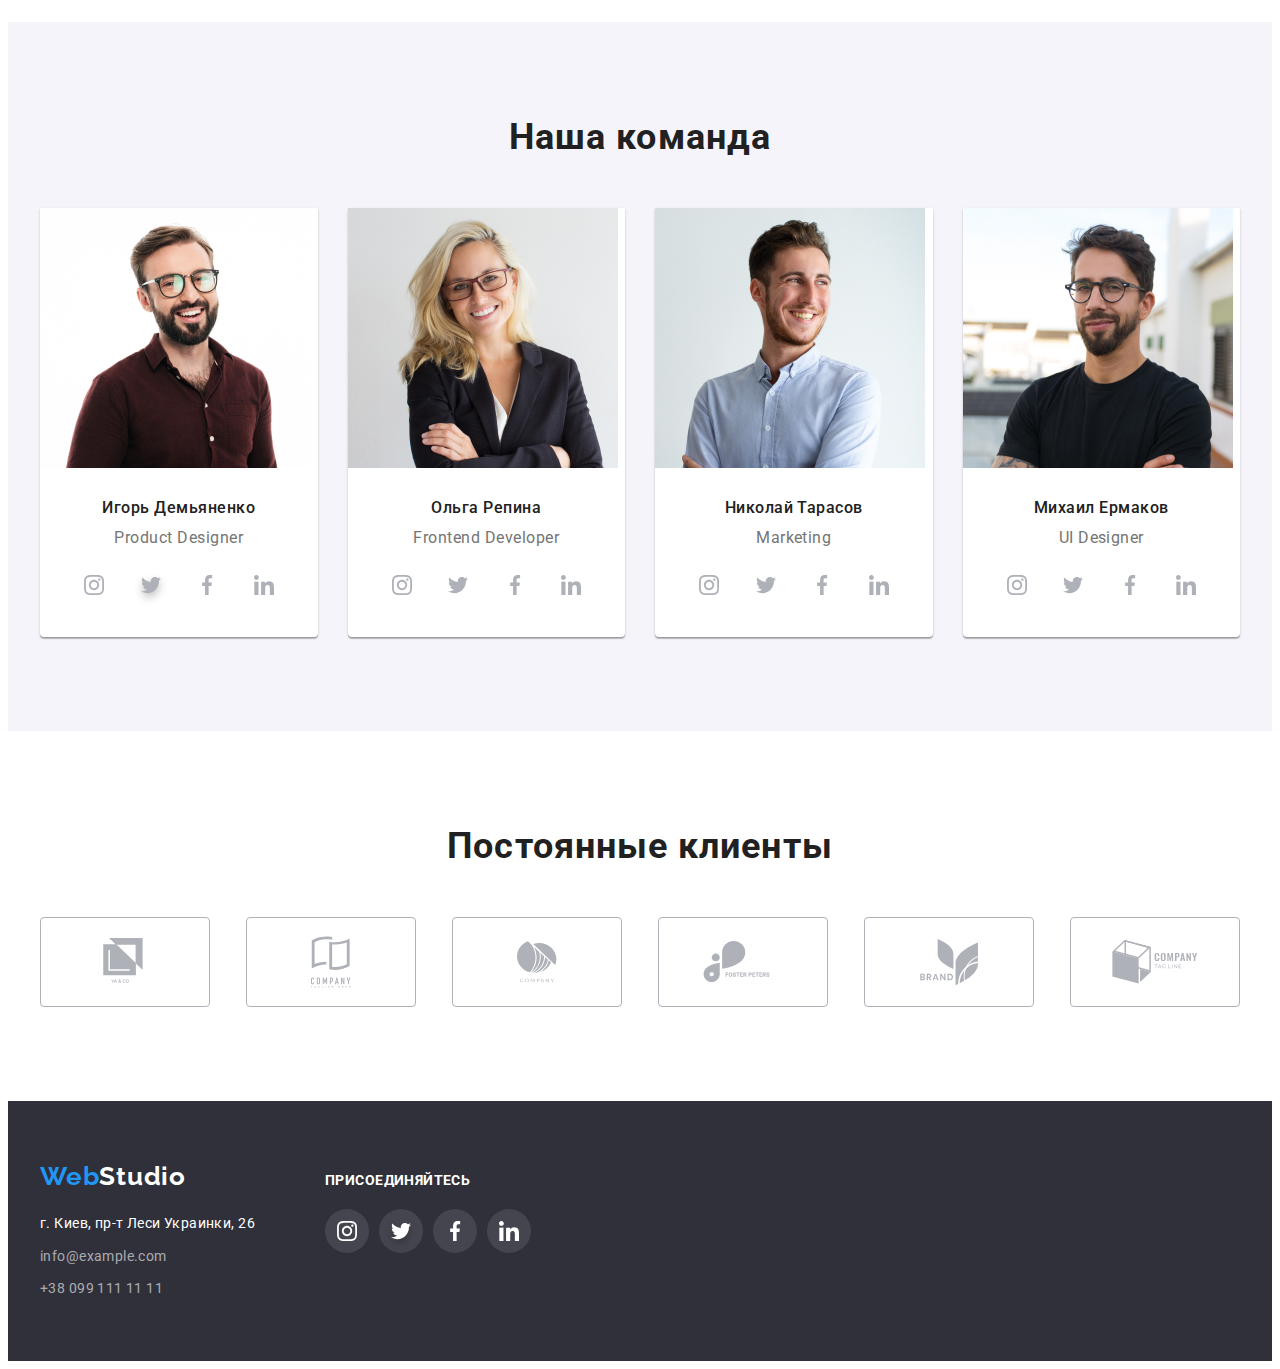
==== commit ab47f6d0: "исправляет ошибки" ====
--- a/index.html
+++ b/index.html
@@ -106,7 +106,7 @@
             </div>    
         </section>
         <!--what_we_do-->
-        <section>
+        <section class="activities">
             <div class="container">
                 <h2 class="activity-title">Чем мы занимаемся</h2>
                 <ul class="activity-list list">
--- a/css/styles.css
+++ b/css/styles.css
@@ -335,6 +335,8 @@
     height: 120px;
     background-color: #F5F4FA;
     margin-bottom: 30px;
+
+    border-radius: 4px;
 }
 
 /* ============= end skills ============= */
@@ -361,11 +363,16 @@
     margin-right: 30px;
 }
 
+.activities {
+    padding-bottom: 94px;
+}
+
 /* ============= end what we do ============= */
 /* ============= our team ============= */
 
 .team-section {
     background-color: #F5F4FA;
+
 }
 
 .team-list {
@@ -500,16 +507,12 @@
     cursor: pointer;
 }
 
-.client-link {
-    display: flex;
-}
-
 .client {
     fill: currentColor;
 }
 
-.client:hover,
-.client:focus {
+.client-link:hover .client,
+.client-link:focus .client {
     fill: var(--accent-color);
 }
 
@@ -653,7 +656,6 @@
 
 .menu-item {
     min-width: 73px;
-    border-radius: 4px;
     background-color: #F5F4FA;
 }
 
@@ -661,6 +663,8 @@
 .menu-btn:focus {
     background-color: var(--accent-color);
     color: #fff;
+    box-shadow: 0px 3px 1px rgba(0, 0, 0, 0.1), 0px 1px 2px rgba(0, 0, 0, 0.08), 0px 2px 2px rgba(0, 0, 0, 0.12);
+    border-radius: 4px;
 }
 
 .menu-item:not(:last-child) {
@@ -679,6 +683,8 @@
     padding: 6px 22px;
 
     color: #212121;
+    border: none;
+    border-radius: 4px;
 }
 
 .menu-link:hover,
